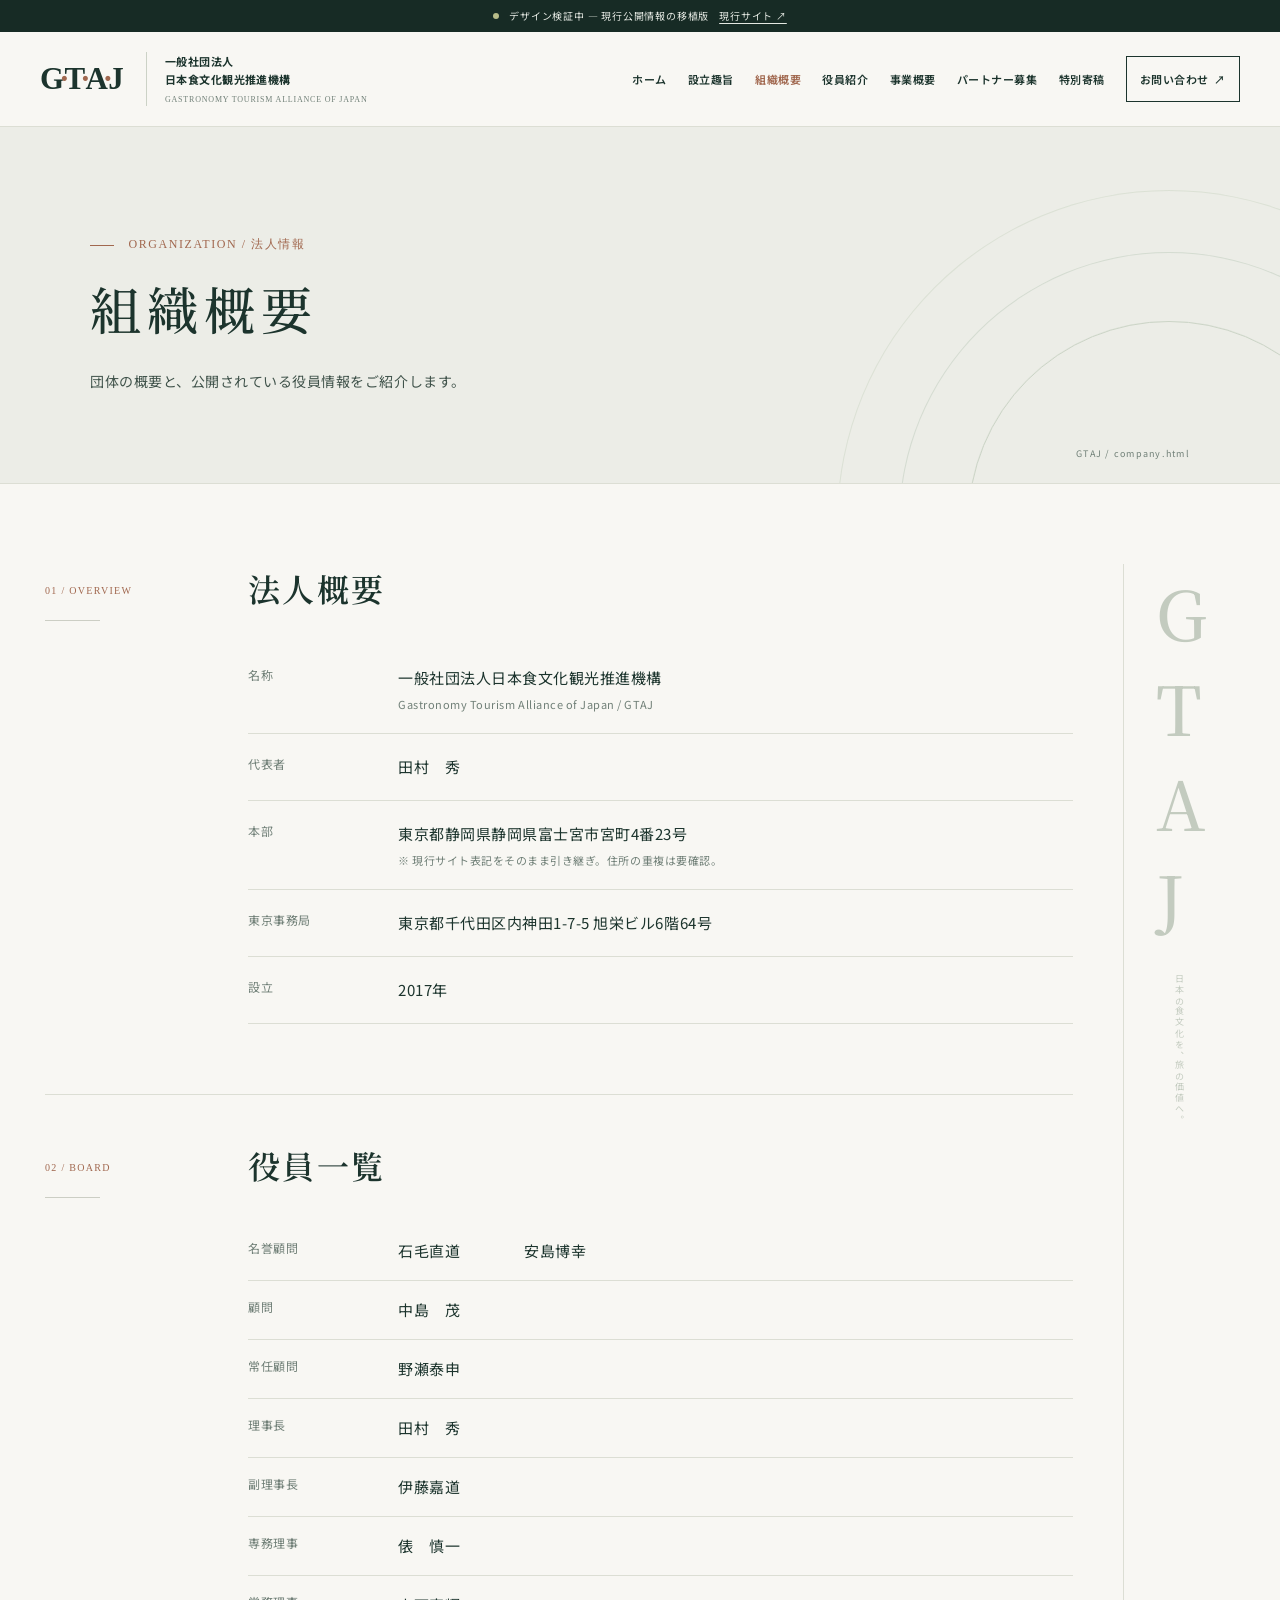
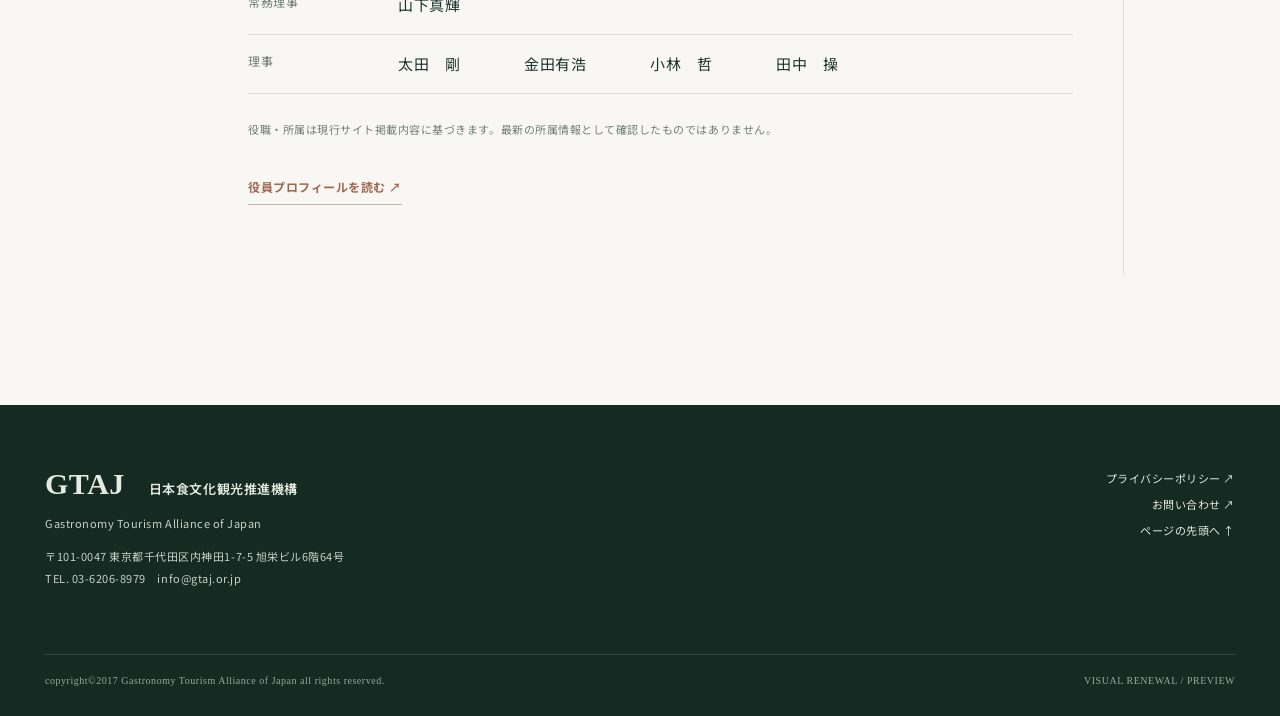
==== company.html @ a8a80cbc "Add complete visual renewal preview of GTAJ website (8 pages)" ====
<!doctype html>
<html lang="ja"><head><meta charset="utf-8"><meta name="viewport" content="width=device-width,initial-scale=1"><meta name="robots" content="noindex,nofollow,noarchive"><meta name="theme-color" content="#f8f7f3"><meta name="description" content="一般社団法人日本食文化観光推進機構 GTAJ。現行公開情報を引き継いだデザイン検証サイト。"><title>組織概要 | GTAJ — リニューアルプレビュー</title><link rel="stylesheet" href="style.css"></head>
<body id="top">
<div class="preview"><span class="preview-dot"></span> デザイン検証中 — 現行公開情報の移植版 <a href="https://gtaj.or.jp/index.html" target="_blank" rel="noopener noreferrer">現行サイト ↗</a></div>
<header class="site-header"><div class="header-shell"><a href="index.html" class="identity" aria-label="GTAJトップページ"><span class="identity-mark">G<span>·</span>T<span>·</span>A<span>·</span>J</span><span class="identity-text">一般社団法人<br>日本食文化観光推進機構<small>GASTRONOMY TOURISM ALLIANCE OF JAPAN</small></span></a><button class="menu-toggle" type="button" aria-expanded="false" aria-controls="main-nav"><span></span><span></span><span class="sr-only">メニューを開く</span></button><nav id="main-nav" class="nav"><a href="index.html">ホーム</a><a href="concept.html">設立趣旨</a><a href="company.html" class="active" aria-current="page">組織概要</a><a href="recruit.html">役員紹介</a><a href="service.html">事業概要</a><a href="newpage2.html">パートナー募集</a><a href="newpage1.html">特別寄稿</a><a class="nav-contact" href="https://docs.google.com/forms/d/e/1FAIpQLSfWqBHjZ6a6FR_ZOVve25w_uccH8eIHk7A2lXmvJxSGI389pg/viewform" target="_blank" rel="noopener noreferrer">お問い合わせ <span>↗</span></a></nav></div></header>
<main><section class="page-head"><div class="page-head-shell"><div class="eyebrow"><span class="dash"></span> ORGANIZATION / 法人情報</div><h1>組織概要</h1><p class="page-lead">団体の概要と、公開されている役員情報をご紹介します。</p><span class="page-serial">GTAJ / company.html</span></div></section><div class="body-shell"><div class="main-col "><section class="content-section "><div class="section-marker"><span>01 / OVERVIEW</span><i></i></div><div class="section-main"><h2>法人概要</h2><dl class="facts"><div><dt>名称</dt><dd>一般社団法人日本食文化観光推進機構<br><small>Gastronomy Tourism Alliance of Japan / GTAJ</small></dd></div><div><dt>代表者</dt><dd>田村　秀</dd></div><div><dt>本部</dt><dd>東京都静岡県静岡県富士宮市宮町4番23号 <small>※ 現行サイト表記をそのまま引き継ぎ。住所の重複は要確認。</small></dd></div><div><dt>東京事務局</dt><dd>東京都千代田区内神田1-7-5 旭栄ビル6階64号</dd></div><div><dt>設立</dt><dd>2017年</dd></div></dl></div></section><section class="content-section "><div class="section-marker"><span>02 / BOARD</span><i></i></div><div class="section-main"><h2>役員一覧</h2><div class="board-list"><div class="board-row"><span class="board-role">名誉顧問</span><div class="board-names"><span>石毛直道</span><span>安島博幸</span></div></div><div class="board-row"><span class="board-role">顧問</span><div class="board-names"><span>中島　茂</span></div></div><div class="board-row"><span class="board-role">常任顧問</span><div class="board-names"><span>野瀬泰申</span></div></div><div class="board-row"><span class="board-role">理事長</span><div class="board-names"><span>田村　秀</span></div></div><div class="board-row"><span class="board-role">副理事長</span><div class="board-names"><span>伊藤嘉道</span></div></div><div class="board-row"><span class="board-role">専務理事</span><div class="board-names"><span>俵　慎一</span></div></div><div class="board-row"><span class="board-role">常務理事</span><div class="board-names"><span>山下真輝</span></div></div><div class="board-row"><span class="board-role">理事</span><div class="board-names"><span>太田　剛</span><span>金田有浩</span><span>小林　哲</span><span>田中　操</span></div></div></div><p class="footnote">役職・所属は現行サイト掲載内容に基づきます。最新の所属情報として確認したものではありません。</p><a href="recruit.html" class="text-link">役員プロフィールを読む ↗</a></div></section></div><aside class="side-col" aria-hidden="true"><div class="rail-number">G<br>T<br>A<br>J</div><span class="rail-caption">日本の食文化を、旅の価値へ。</span></aside></div></main>
<footer class="footer"><div class="footer-inner"><div class="footer-identity"><div class="footer-title">GTAJ <span>日本食文化観光推進機構</span></div><p>Gastronomy Tourism Alliance of Japan</p><p>〒101-0047 東京都千代田区内神田1-7-5 旭栄ビル6階64号<br>TEL. <a href="tel:0362068979">03-6206-8979</a>　<a href="mailto:info@gtaj.or.jp">info@gtaj.or.jp</a></p></div><div class="footer-nav"><a href="privacy.html">プライバシーポリシー ↗</a><a href="https://docs.google.com/forms/d/e/1FAIpQLSfWqBHjZ6a6FR_ZOVve25w_uccH8eIHk7A2lXmvJxSGI389pg/viewform" target="_blank" rel="noopener noreferrer">お問い合わせ ↗</a><a href="#top">ページの先頭へ ↑</a></div></div><div class="copyright">copyright©2017 Gastronomy Tourism Alliance of Japan all rights reserved. <span>VISUAL RENEWAL / PREVIEW</span></div></footer><script src="script.js" defer></script></body></html>
---- style.css ----
@import url('https://fonts.googleapis.com/css2?family=Noto+Sans+JP:wght@400;500;600;700&family=Noto+Serif+JP:wght@400;500;600;700&display=swap');
:root{--paper:#f8f7f3;--panel:#f0f0e9;--ink:#1c342d;--ink2:#40534b;--muted:#718078;--line:#dcded4;--accent:#a1684f;--gold:#c3ad83;--dark:#14352d;--serif:"Noto Serif JP", "Yu Mincho",serif;--sans:"Noto Sans JP", "Hiragino Kaku Gothic ProN",sans-serif}
*{box-sizing:border-box}html{scroll-behavior:smooth}body{margin:0;background:var(--paper);color:var(--ink);font-family:var(--sans);font-size:15px;line-height:2;letter-spacing:.035em}a{color:inherit;text-decoration:none}button{font:inherit}a:focus-visible,button:focus-visible{outline:3px solid var(--accent);outline-offset:3px}img{max-width:100%;height:auto}::selection{background:#c8d6ca}.sr-only{position:absolute;width:1px;height:1px;overflow:hidden;clip:rect(0,0,0,0);white-space:nowrap}.preview{height:32px;display:flex;align-items:center;justify-content:center;gap:10px;background:#172b25;color:#e4e8e2;font-size:10px;letter-spacing:.08em}.preview a{text-decoration:underline;text-underline-offset:3px}.preview-dot{height:6px;width:6px;border-radius:100%;background:#b7bc89}.site-header{position:sticky;top:0;z-index:30;background:rgba(248,247,243,.95);backdrop-filter:blur(16px);border-bottom:1px solid var(--line)}.header-shell{width:min(1420px,calc(100% - 80px));margin:auto;min-height:94px;display:flex;justify-content:space-between;align-items:center;gap:35px}.identity{display:flex;align-items:center;gap:20px;flex-shrink:0}.identity-mark{font-family:Georgia,serif;font-size:31px;font-weight:700;letter-spacing:-.12em;padding-right:6px}.identity-mark span{color:var(--accent)}.identity-text{display:block;border-left:1px solid #ccd2c6;padding-left:18px;font-size:11px;line-height:1.65;font-weight:700;letter-spacing:.04em}.identity-text small{display:block;font-family:Georgia,serif;font-size:8px;letter-spacing:.10em;color:var(--muted);font-weight:400;margin-top:5px;white-space:nowrap}.nav{display:flex;justify-content:flex-end;align-items:center;gap:clamp(11px,1.65vw,26px)}.nav>a{font-size:11px;font-weight:600;white-space:nowrap;transition:color .2s}.nav>a:hover,.nav>.active{color:var(--accent)}.nav-contact{border:1px solid var(--ink);padding:11px 13px}.nav-contact span{padding-left:3px}.menu-toggle{display:none}
.page-head{background:#ecede7;border-bottom:1px solid var(--line);position:relative;overflow:hidden}.page-head:after{content:"";position:absolute;width:400px;height:400px;border:1px solid #b6c4b1;border-radius:50%;right:-90px;bottom:-240px;box-shadow:0 0 0 68px #ecede7,0 0 0 69px #c5d1c3,0 0 0 130px #ecede7,0 0 0 131px #d0d9c9;opacity:.6}.page-head-shell{max-width:1220px;margin:auto;padding:105px 60px 88px;position:relative;z-index:2}.eyebrow,.section-marker{font-family:Georgia,serif;font-size:12px;letter-spacing:.13em;color:var(--accent)}.eyebrow .dash{display:inline-block;width:24px;border-bottom:1px solid var(--accent);vertical-align:middle;margin-right:10px}.page-head h1{font-family:var(--serif);font-weight:500;letter-spacing:.12em;font-size:clamp(35px,4vw,60px);line-height:1.4;margin:17px 0 22px}.page-lead{font-size:14px;color:var(--ink2);margin:0}.page-serial{font-size:9px;color:var(--muted);position:absolute;right:60px;bottom:20px;letter-spacing:.14em}.body-shell{max-width:1340px;display:grid;grid-template-columns:minmax(0,1fr) 112px;margin:auto;padding:80px 45px 130px;gap:50px}.main-col{min-width:0}.side-col{border-left:1px solid var(--line);position:relative;color:#c3cbbf;display:flex;flex-direction:column;align-items:center;gap:30px}.rail-number{font-size:68px;font-family:var(--serif);font-weight:500;line-height:1.4;letter-spacing:-.05em}.rail-caption{writing-mode:vertical-rl;font-size:9px;letter-spacing:.2em}.content-section{display:grid;grid-template-columns:160px minmax(0,1fr);gap:43px;padding:46px 0 70px;border-bottom:1px solid var(--line)}.content-section:first-child{padding-top:0}.content-section:last-child{border:0}.section-marker{font-size:10px;padding-top:17px;white-space:nowrap;display:flex;flex-direction:column;gap:19px}.section-marker i{height:1px;background:#cccec4;width:55px}.section-main h2{font-family:var(--serif);font-size:clamp(24px,2.5vw,37px);font-weight:600;letter-spacing:.075em;margin:0 0 33px;line-height:1.5}.section-main>p,.section-main>div>p{line-height:2.4}.section-main p{margin:0 0 1.35em}.section-main ul{padding-left:1.3em}.section-main li{margin:0 0 .6em}.old-ref,.text-link{display:inline-block;color:var(--accent);font-size:12px;font-weight:700;padding-bottom:5px;border-bottom:1px solid #c6b4a4;margin-top:18px}.two-col{display:grid;grid-template-columns:1fr 0.8fr;gap:40px}.about-stamp{background:#e5e9e1;display:flex;flex-direction:column;justify-content:space-between;min-height:280px;padding:25px 28px}.about-stamp>span{font:11px Georgia,serif;letter-spacing:.12em;color:#667967}.about-stamp strong{font:500 27px/1.65 var(--serif)}.timeline{border-top:1px solid var(--line)}.timeline>div{display:grid;grid-template-columns:150px 1fr;border-bottom:1px solid var(--line);gap:20px;padding:24px 0}.timeline time{font:26px Georgia,serif;color:var(--accent)}.timeline time span{font:12px var(--sans);margin-left:9px;color:var(--ink2)}.timeline p{margin:0!important}.facts{margin:0}.facts>div{display:grid;grid-template-columns:135px 1fr;gap:15px;border-bottom:1px solid var(--line);padding:18px 0}.facts dt{color:var(--muted);font-size:12px}.facts dd{margin:0}.facts dd small{display:block;font-size:11px;color:var(--muted)}.board-row{display:grid;grid-template-columns:135px 1fr;gap:15px;border-bottom:1px solid var(--line);padding:14px 0}.board-role{font-size:12px;color:var(--muted)}.board-names{display:flex;flex-wrap:wrap;gap:7px 26px}.board-names>span{min-width:100px}.footnote{font-size:11px;color:var(--muted);margin-top:22px!important}.profile{display:grid;grid-template-columns:52px 1fr;border-bottom:1px solid var(--line);padding:28px 0 34px;gap:20px}.profile:first-child{padding-top:0}.profile-count{font:19px Georgia,serif;color:var(--accent)}.role-label{font-size:11px;color:var(--accent);letter-spacing:.1em}.profile h3{font-family:var(--serif);font-size:25px;font-weight:600;margin:2px 0 0}.profile-position{color:var(--ink2);font-size:12px;margin:0 0 14px!important}.bio{font-size:13px;line-height:2.15!important;color:#4c6155}.work-grid{display:grid;grid-template-columns:repeat(2,minmax(0,1fr));gap:24px}.work-card{display:block;padding:0 0 16px}.work-photo .photo{margin:0 0 25px;overflow:hidden;position:relative;aspect-ratio:16/9;background:#e6e9e3;display:flex;align-items:center;justify-content:center}.work-photo .photo img{width:auto;height:auto;max-width:84%;max-height:78%;object-fit:contain;filter:saturate(.7);border:6px solid #faf9f4;box-shadow:0 9px 24px #102b2024;transition:transform .4s}.work-card:hover img{transform:scale(1.03)}.card-num{display:block;font:10px Georgia,serif;letter-spacing:.09em;color:var(--accent)}.work-card h3{font-family:var(--serif);font-size:22px;font-weight:500;line-height:1.65;margin:7px 0 12px}.work-card p,.work-card li{font-size:12px;color:var(--ink2);line-height:2}.work-card ul{margin:14px 0}.number-list>div{display:grid;grid-template-columns:52px 1fr;gap:20px;padding:16px 0;border-bottom:1px solid var(--line)}.number-list span{font:17px Georgia,serif;color:var(--accent)}.number-list p{margin:0!important}.partner-grid{display:grid;grid-template-columns:repeat(3,minmax(0,1fr));gap:14px}.partner-card{background:#f0f0e9;border:1px solid var(--line);padding:24px 21px}.partner-card h3{font:600 19px/1.6 var(--serif);margin:10px 0 15px}.partner-card dl{margin:0}.partner-card dt{font-size:10px;color:var(--accent);margin-top:15px;font-weight:700}.partner-card dd{font-size:12px;margin:3px 0 0;line-height:1.9}.placeholder{padding:20px;background:#e9ebe4;display:flex;gap:17px;align-items:center;flex-wrap:wrap;margin:22px 0 28px}.placeholder span{font-size:13px}.placeholder strong{color:var(--accent);font-size:11px;border:1px solid #c8aea1;padding:2px 10px}.placeholder p{margin:0!important;font-size:11px;color:var(--muted);width:100%}.essay-preamble{padding:15px 0 28px;border-bottom:1px solid var(--line);margin-bottom:38px}.essay-preamble>span{font-size:12px;color:var(--accent)}.essay-preamble h2{font-size:43px;margin:10px 0!important}.essay-preamble p{font-size:12px;color:var(--muted)}.essay-body{max-width:750px}.essay-body>p{font-family:var(--serif);font-size:15px;line-height:2.35;margin-bottom:1.8em}.essay-body>.essay-emphasis{font-size:22px;font-weight:600;text-align:center;padding:15px 0}.photo{margin:0}.essay-photo{float:right;width:36%;max-width:250px;margin:15px 0 25px 32px;background:#e6e8e0}.essay-photo img{display:block;width:100%;object-fit:contain}.essay-photo figcaption{font-size:10px;color:var(--muted);margin-top:5px}.article-col .content-section{grid-template-columns:150px minmax(0,1fr)}
/* home */.homepage-hero{background:var(--dark);color:#f1f4e9;margin:0;position:relative;min-height:610px;display:grid;grid-template-columns:1.08fr .92fr;gap:40px;overflow:hidden;padding:80px clamp(48px,8vw,130px) 84px;align-items:center}.homepage-hero:before{content:"";position:absolute;width:630px;height:630px;border:1px solid #72918140;border-radius:50%;right:19%;top:-80px;box-shadow:0 0 0 70px var(--dark),0 0 0 71px #62867226,0 0 0 130px var(--dark),0 0 0 131px #62867225}.home-text{z-index:2}.mini-label{font-family:Georgia,serif;color:#d3d6c3;font-size:12px;letter-spacing:.07em}.mini-label span{color:#d7af87;font-size:13px}.homepage-hero h1{font:500 clamp(34px,3.8vw,61px)/1.55 var(--serif);letter-spacing:.06em;margin:23px 0 22px}.homepage-hero h1 em{font-style:normal;color:#d2aa8a}.homepage-hero p{font-size:13px;color:#dce6d9}.hero-links{display:flex;gap:26px;align-items:center;flex-wrap:wrap;margin-top:38px}.primary-link{background:#e8ede3;color:var(--dark);padding:14px 20px;display:inline-flex;gap:28px;align-items:center;justify-content:space-between;font-size:12px;font-weight:700;transition:background .2s}.primary-link:hover{background:white}.under-link{font-size:12px;border-bottom:1px solid #bbcab9;padding-bottom:3px;color:#e5ecde}.hero-visual{height:370px;z-index:1;position:relative;max-width:560px;align-self:center}.hero-visual-frame{background:#8eaa99;position:absolute;inset:20px 8% 15px 0;display:grid;place-items:center;overflow:hidden;border:16px solid #6c8577;box-shadow:0 25px 80px #071b1677}.hero-img{width:min(78%,290px);height:auto;max-height:84%;object-fit:contain;image-rendering:auto;filter:grayscale(.1) sepia(.13) saturate(.7);box-shadow:0 10px 30px #17322745;border:8px solid #ece9e0;opacity:.97}.hero-visual-label{position:absolute;right:-6%;bottom:12px;font:italic 35px/1.2 Georgia,serif;color:#f1ebe0;text-shadow:0 2px 8px #10271f}.hero-number{position:absolute;top:0;right:0;font:13px Georgia,serif;color:#d2ae89}.hero-side-caption{position:absolute;right:15px;bottom:28px;font:9px Georgia,serif;writing-mode:vertical-rl;letter-spacing:.2em;color:#adc0b2}.home-shell{padding-top:80px}.home-content .content-section{padding-bottom:74px}.home-content .content-section:first-child{padding-top:0}.news-line{display:grid;grid-template-columns:150px 1fr;border-top:1px solid var(--line);border-bottom:1px solid var(--line);align-items:start;gap:15px;padding:18px 0}.news-line time{font:14px Georgia,serif;color:var(--accent)}.news-line a{font-size:13px}.news-line a span{color:var(--accent)}.pickup-grid{display:grid;grid-template-columns:repeat(2,minmax(0,1fr));gap:22px}.pickup-card{border:1px solid var(--line);padding:14px 14px 24px;transition:border-color .2s}.pickup-card:hover{border-color:var(--accent)}.pickup-card .photo{height:190px;background:#e7e9e2;display:flex;justify-content:center;align-items:center;overflow:hidden;margin-bottom:22px}.pickup-card .photo img{width:auto;height:auto;max-width:80%;max-height:82%;object-fit:contain;filter:saturate(.8);border:6px solid #faf9f4;box-shadow:0 9px 24px #102b2024}.pickup-card h3{font-family:var(--serif);font-size:19px;line-height:1.7;margin:10px 0 18px}.card-go{font-size:11px;color:var(--accent)}.directory{display:grid;grid-template-columns:1fr 1fr;gap:0 32px;border-top:1px solid var(--line)}.directory>a{padding:17px 4px;border-bottom:1px solid var(--line);display:flex;justify-content:space-between;align-items:center;font-size:13px}.directory b{color:var(--accent);font-weight:400}.contact-card{background:#e7ebe4;padding:28px 28px;display:flex;gap:24px;justify-content:space-between;align-items:center}.contact-card h3{font:600 21px var(--serif);margin:0 0 10px}.contact-card p{font-size:12px;color:var(--ink2);margin:0 0 5px}.contact-card .primary-link{background:var(--dark);color:#fff;white-space:nowrap}.contact-mini{font-size:11px!important}
.footer{background:#142a23;color:#e4ebe1}.footer-inner{width:min(1300px,calc(100% - 90px));margin:auto;padding:62px 0 54px;display:flex;justify-content:space-between;gap:50px}.footer-title{font:700 30px Georgia,serif}.footer-title span{font:600 13px var(--sans);margin-left:16px}.footer-identity p{font-size:11px;line-height:2;color:#c7d0c7}.footer-nav{display:flex;flex-direction:column;align-items:flex-end;gap:4px;font-size:11px}.copyright{border-top:1px solid #ffffff25;width:min(1300px,calc(100% - 90px));margin:auto;padding:20px 0 30px;font:10px Georgia,serif;color:#95ab9b;display:flex;justify-content:space-between;gap:20px}
@media(max-width:1200px){.header-shell{width:calc(100% - 48px);min-height:82px}.identity-mark{font-size:27px}.identity-text{font-size:10px}.nav{gap:11px}.nav>a{font-size:10px}.body-shell{grid-template-columns:minmax(0,1fr) 60px;gap:30px}.rail-number{font-size:50px}.page-head-shell{padding-left:42px}}
@media(max-width:950px){.menu-toggle{display:flex;width:44px;height:40px;border:0;background:transparent;flex-direction:column;justify-content:center;gap:7px;cursor:pointer;z-index:2}.menu-toggle>span:not(.sr-only){display:block;height:1px;background:var(--ink);width:28px;transition:transform .2s}.nav{display:none;position:absolute;top:100%;left:0;right:0;background:var(--paper);padding:22px 6vw 35px;box-shadow:0 16px 22px #12241b18;flex-direction:column;align-items:stretch;gap:0;max-height:calc(100vh - 110px);overflow:auto}.nav.open{display:flex}.nav>a{padding:12px 4px;font-size:14px;border-bottom:1px solid var(--line)}.nav-contact{border:1px solid var(--ink)!important;margin-top:15px!important;padding:10px!important}.body-shell{padding:60px 30px 80px;grid-template-columns:minmax(0,1fr)}.side-col{display:none}.content-section,.article-col .content-section{grid-template-columns:125px 1fr;gap:20px}.homepage-hero{padding:65px 7vw;min-height:550px}.hero-visual{height:310px}.hero-visual-label{font-size:27px}.partner-grid{grid-template-columns:1fr}.partner-card{padding:20px}.partner-card dl{display:grid;grid-template-columns:90px 1fr;gap:9px}.partner-card dt{margin:0}.partner-card dd{margin:0}}
@media(max-width:690px){.preview{height:31px;font-size:9px}.header-shell{width:calc(100% - 36px);min-height:73px}.identity{gap:11px}.identity-mark{font-size:24px}.identity-text{font-size:9px;padding-left:10px}.identity-text small{font-size:6px;letter-spacing:.05em}.page-head-shell{padding:65px 24px 62px}.page-head h1{font-size:38px}.page-lead{font-size:12px}.body-shell{padding:43px 19px 72px}.content-section,.article-col .content-section{display:block;padding:28px 0 52px}.section-marker{display:flex;flex-direction:row;align-items:center;padding:0 0 14px;gap:16px}.section-marker i{width:35px}.section-main h2{font-size:27px;margin:0 0 21px}.section-main p{font-size:13px;line-height:2.2}.homepage-hero{grid-template-columns:1fr;padding:54px 24px 74px;gap:21px;min-height:0}.homepage-hero h1{font-size:clamp(31px,8.8vw,48px)}.homepage-hero p{font-size:12px}.hero-visual{height:260px;max-width:330px;margin-left:auto;width:82%}.hero-visual-frame{inset:6px 8% 10px 0}.hero-visual-label{font-size:29px}.hero-side-caption{display:none}.home-shell{padding-top:46px}.news-line{grid-template-columns:1fr;gap:5px}.pickup-grid,.work-grid,.directory,.two-col{grid-template-columns:1fr}.pickup-card .photo{height:160px}.facts>div,.board-row{grid-template-columns:91px 1fr}.profile{grid-template-columns:32px 1fr;gap:13px}.profile h3{font-size:22px}.bio{font-size:12px}.essay-preamble h2{font-size:33px}.essay-body>p{font-size:13px;line-height:2.2}.essay-photo{width:44%;margin-left:18px}.timeline>div{grid-template-columns:92px 1fr;gap:13px}.timeline time{font-size:21px}.timeline time span{display:block;font-size:10px;margin-left:0}.contact-card{display:block;padding:23px 20px}.contact-card .primary-link{margin-top:20px}.footer-inner{width:calc(100% - 42px);display:block;padding:42px 0}.footer-title{font-size:25px}.footer-title span{display:block;margin:10px 0 0;font-size:12px}.footer-nav{align-items:flex-start;margin-top:23px}.copyright{width:calc(100% - 42px);display:block;font-size:10px}.copyright span{display:block;margin-top:8px}}
@media(prefers-reduced-motion:reduce){html{scroll-behavior:auto}*,*:before,*:after{transition:none!important}}
.legacy-masthead{display:flex;align-items:center;gap:24px;border:1px solid var(--line);background:#efeee8;padding:16px;margin-bottom:46px}.legacy-masthead img{max-width:min(65%,580px);max-height:160px;width:auto;height:auto;object-fit:contain}.legacy-masthead small{font-size:10px;line-height:1.7;color:var(--muted)}@media(max-width:690px){.legacy-masthead{flex-direction:column;align-items:flex-start}.legacy-masthead img{max-width:100%;max-height:150px}}
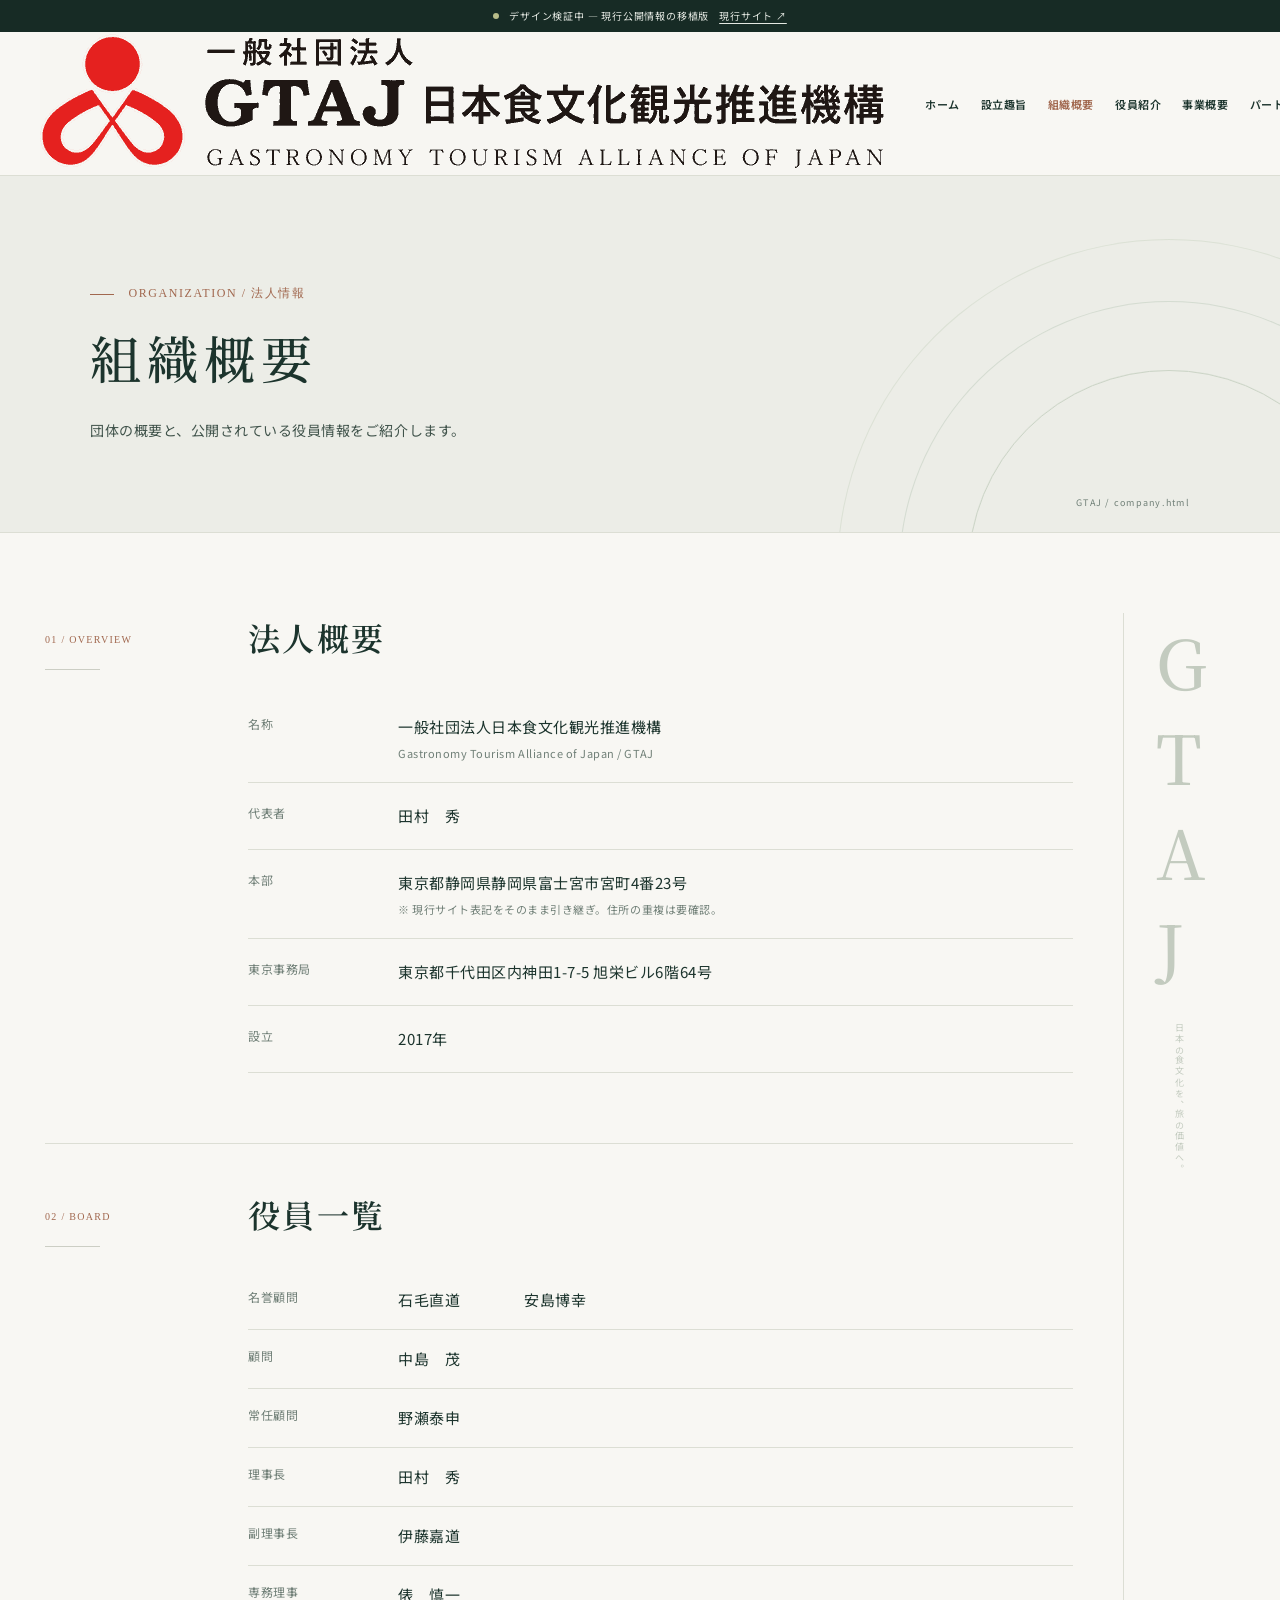
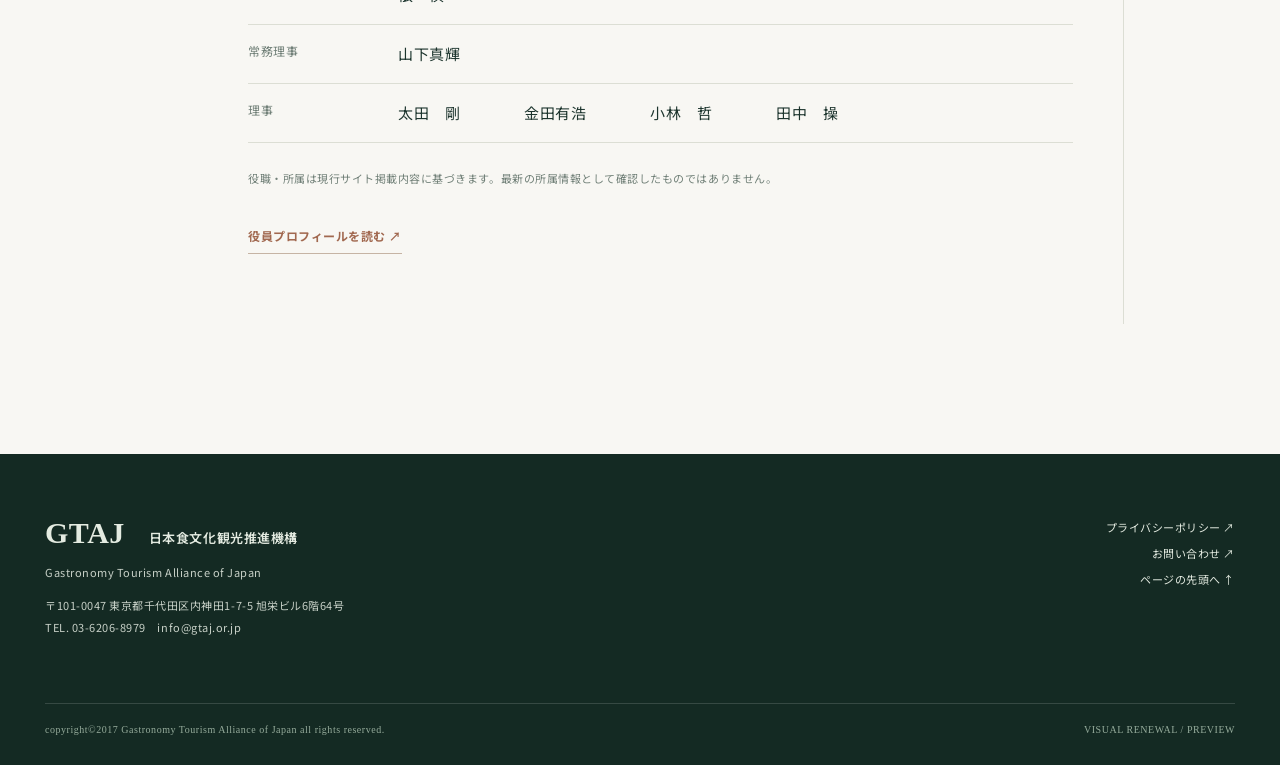
==== commit 1f14d666: "Replace temporary text mark with GTAJ visual identity" ====
--- a/company.html
+++ b/company.html
@@ -2,6 +2,6 @@
 <html lang="ja"><head><meta charset="utf-8"><meta name="viewport" content="width=device-width,initial-scale=1"><meta name="robots" content="noindex,nofollow,noarchive"><meta name="theme-color" content="#f8f7f3"><meta name="description" content="一般社団法人日本食文化観光推進機構 GTAJ。現行公開情報を引き継いだデザイン検証サイト。"><title>組織概要 | GTAJ — リニューアルプレビュー</title><link rel="stylesheet" href="style.css"></head>
 <body id="top">
 <div class="preview"><span class="preview-dot"></span> デザイン検証中 — 現行公開情報の移植版 <a href="https://gtaj.or.jp/index.html" target="_blank" rel="noopener noreferrer">現行サイト ↗</a></div>
-<header class="site-header"><div class="header-shell"><a href="index.html" class="identity" aria-label="GTAJトップページ"><span class="identity-mark">G<span>·</span>T<span>·</span>A<span>·</span>J</span><span class="identity-text">一般社団法人<br>日本食文化観光推進機構<small>GASTRONOMY TOURISM ALLIANCE OF JAPAN</small></span></a><button class="menu-toggle" type="button" aria-expanded="false" aria-controls="main-nav"><span></span><span></span><span class="sr-only">メニューを開く</span></button><nav id="main-nav" class="nav"><a href="index.html">ホーム</a><a href="concept.html">設立趣旨</a><a href="company.html" class="active" aria-current="page">組織概要</a><a href="recruit.html">役員紹介</a><a href="service.html">事業概要</a><a href="newpage2.html">パートナー募集</a><a href="newpage1.html">特別寄稿</a><a class="nav-contact" href="https://docs.google.com/forms/d/e/1FAIpQLSfWqBHjZ6a6FR_ZOVve25w_uccH8eIHk7A2lXmvJxSGI389pg/viewform" target="_blank" rel="noopener noreferrer">お問い合わせ <span>↗</span></a></nav></div></header>
+<header class="site-header"><div class="header-shell"><a href="index.html" class="identity" aria-label="GTAJトップページ"><img class="site-logo" src="assets/gtaj-logo.png" alt="一般社団法人日本食文化観光推進機構 GTAJ" width="850" height="143" decoding="async"></a><button class="menu-toggle" type="button" aria-expanded="false" aria-controls="main-nav"><span></span><span></span><span class="sr-only">メニューを開く</span></button><nav id="main-nav" class="nav"><a href="index.html">ホーム</a><a href="concept.html">設立趣旨</a><a href="company.html" class="active" aria-current="page">組織概要</a><a href="recruit.html">役員紹介</a><a href="service.html">事業概要</a><a href="newpage2.html">パートナー募集</a><a href="newpage1.html">特別寄稿</a><a class="nav-contact" href="https://docs.google.com/forms/d/e/1FAIpQLSfWqBHjZ6a6FR_ZOVve25w_uccH8eIHk7A2lXmvJxSGI389pg/viewform" target="_blank" rel="noopener noreferrer">お問い合わせ <span>↗</span></a></nav></div></header>
 <main><section class="page-head"><div class="page-head-shell"><div class="eyebrow"><span class="dash"></span> ORGANIZATION / 法人情報</div><h1>組織概要</h1><p class="page-lead">団体の概要と、公開されている役員情報をご紹介します。</p><span class="page-serial">GTAJ / company.html</span></div></section><div class="body-shell"><div class="main-col "><section class="content-section "><div class="section-marker"><span>01 / OVERVIEW</span><i></i></div><div class="section-main"><h2>法人概要</h2><dl class="facts"><div><dt>名称</dt><dd>一般社団法人日本食文化観光推進機構<br><small>Gastronomy Tourism Alliance of Japan / GTAJ</small></dd></div><div><dt>代表者</dt><dd>田村　秀</dd></div><div><dt>本部</dt><dd>東京都静岡県静岡県富士宮市宮町4番23号 <small>※ 現行サイト表記をそのまま引き継ぎ。住所の重複は要確認。</small></dd></div><div><dt>東京事務局</dt><dd>東京都千代田区内神田1-7-5 旭栄ビル6階64号</dd></div><div><dt>設立</dt><dd>2017年</dd></div></dl></div></section><section class="content-section "><div class="section-marker"><span>02 / BOARD</span><i></i></div><div class="section-main"><h2>役員一覧</h2><div class="board-list"><div class="board-row"><span class="board-role">名誉顧問</span><div class="board-names"><span>石毛直道</span><span>安島博幸</span></div></div><div class="board-row"><span class="board-role">顧問</span><div class="board-names"><span>中島　茂</span></div></div><div class="board-row"><span class="board-role">常任顧問</span><div class="board-names"><span>野瀬泰申</span></div></div><div class="board-row"><span class="board-role">理事長</span><div class="board-names"><span>田村　秀</span></div></div><div class="board-row"><span class="board-role">副理事長</span><div class="board-names"><span>伊藤嘉道</span></div></div><div class="board-row"><span class="board-role">専務理事</span><div class="board-names"><span>俵　慎一</span></div></div><div class="board-row"><span class="board-role">常務理事</span><div class="board-names"><span>山下真輝</span></div></div><div class="board-row"><span class="board-role">理事</span><div class="board-names"><span>太田　剛</span><span>金田有浩</span><span>小林　哲</span><span>田中　操</span></div></div></div><p class="footnote">役職・所属は現行サイト掲載内容に基づきます。最新の所属情報として確認したものではありません。</p><a href="recruit.html" class="text-link">役員プロフィールを読む ↗</a></div></section></div><aside class="side-col" aria-hidden="true"><div class="rail-number">G<br>T<br>A<br>J</div><span class="rail-caption">日本の食文化を、旅の価値へ。</span></aside></div></main>
 <footer class="footer"><div class="footer-inner"><div class="footer-identity"><div class="footer-title">GTAJ <span>日本食文化観光推進機構</span></div><p>Gastronomy Tourism Alliance of Japan</p><p>〒101-0047 東京都千代田区内神田1-7-5 旭栄ビル6階64号<br>TEL. <a href="tel:0362068979">03-6206-8979</a>　<a href="mailto:info@gtaj.or.jp">info@gtaj.or.jp</a></p></div><div class="footer-nav"><a href="privacy.html">プライバシーポリシー ↗</a><a href="https://docs.google.com/forms/d/e/1FAIpQLSfWqBHjZ6a6FR_ZOVve25w_uccH8eIHk7A2lXmvJxSGI389pg/viewform" target="_blank" rel="noopener noreferrer">お問い合わせ ↗</a><a href="#top">ページの先頭へ ↑</a></div></div><div class="copyright">copyright©2017 Gastronomy Tourism Alliance of Japan all rights reserved. <span>VISUAL RENEWAL / PREVIEW</span></div></footer><script src="script.js" defer></script></body></html>
--- a/style.css
+++ b/style.css
@@ -2,10 +2,66 @@
 :root{--paper:#f8f7f3;--panel:#f0f0e9;--ink:#1c342d;--ink2:#40534b;--muted:#718078;--line:#dcded4;--accent:#a1684f;--gold:#c3ad83;--dark:#14352d;--serif:"Noto Serif JP", "Yu Mincho",serif;--sans:"Noto Sans JP", "Hiragino Kaku Gothic ProN",sans-serif}
 *{box-sizing:border-box}html{scroll-behavior:smooth}body{margin:0;background:var(--paper);color:var(--ink);font-family:var(--sans);font-size:15px;line-height:2;letter-spacing:.035em}a{color:inherit;text-decoration:none}button{font:inherit}a:focus-visible,button:focus-visible{outline:3px solid var(--accent);outline-offset:3px}img{max-width:100%;height:auto}::selection{background:#c8d6ca}.sr-only{position:absolute;width:1px;height:1px;overflow:hidden;clip:rect(0,0,0,0);white-space:nowrap}.preview{height:32px;display:flex;align-items:center;justify-content:center;gap:10px;background:#172b25;color:#e4e8e2;font-size:10px;letter-spacing:.08em}.preview a{text-decoration:underline;text-underline-offset:3px}.preview-dot{height:6px;width:6px;border-radius:100%;background:#b7bc89}.site-header{position:sticky;top:0;z-index:30;background:rgba(248,247,243,.95);backdrop-filter:blur(16px);border-bottom:1px solid var(--line)}.header-shell{width:min(1420px,calc(100% - 80px));margin:auto;min-height:94px;display:flex;justify-content:space-between;align-items:center;gap:35px}.identity{display:flex;align-items:center;gap:20px;flex-shrink:0}.identity-mark{font-family:Georgia,serif;font-size:31px;font-weight:700;letter-spacing:-.12em;padding-right:6px}.identity-mark span{color:var(--accent)}.identity-text{display:block;border-left:1px solid #ccd2c6;padding-left:18px;font-size:11px;line-height:1.65;font-weight:700;letter-spacing:.04em}.identity-text small{display:block;font-family:Georgia,serif;font-size:8px;letter-spacing:.10em;color:var(--muted);font-weight:400;margin-top:5px;white-space:nowrap}.nav{display:flex;justify-content:flex-end;align-items:center;gap:clamp(11px,1.65vw,26px)}.nav>a{font-size:11px;font-weight:600;white-space:nowrap;transition:color .2s}.nav>a:hover,.nav>.active{color:var(--accent)}.nav-contact{border:1px solid var(--ink);padding:11px 13px}.nav-contact span{padding-left:3px}.menu-toggle{display:none}
 .page-head{background:#ecede7;border-bottom:1px solid var(--line);position:relative;overflow:hidden}.page-head:after{content:"";position:absolute;width:400px;height:400px;border:1px solid #b6c4b1;border-radius:50%;right:-90px;bottom:-240px;box-shadow:0 0 0 68px #ecede7,0 0 0 69px #c5d1c3,0 0 0 130px #ecede7,0 0 0 131px #d0d9c9;opacity:.6}.page-head-shell{max-width:1220px;margin:auto;padding:105px 60px 88px;position:relative;z-index:2}.eyebrow,.section-marker{font-family:Georgia,serif;font-size:12px;letter-spacing:.13em;color:var(--accent)}.eyebrow .dash{display:inline-block;width:24px;border-bottom:1px solid var(--accent);vertical-align:middle;margin-right:10px}.page-head h1{font-family:var(--serif);font-weight:500;letter-spacing:.12em;font-size:clamp(35px,4vw,60px);line-height:1.4;margin:17px 0 22px}.page-lead{font-size:14px;color:var(--ink2);margin:0}.page-serial{font-size:9px;color:var(--muted);position:absolute;right:60px;bottom:20px;letter-spacing:.14em}.body-shell{max-width:1340px;display:grid;grid-template-columns:minmax(0,1fr) 112px;margin:auto;padding:80px 45px 130px;gap:50px}.main-col{min-width:0}.side-col{border-left:1px solid var(--line);position:relative;color:#c3cbbf;display:flex;flex-direction:column;align-items:center;gap:30px}.rail-number{font-size:68px;font-family:var(--serif);font-weight:500;line-height:1.4;letter-spacing:-.05em}.rail-caption{writing-mode:vertical-rl;font-size:9px;letter-spacing:.2em}.content-section{display:grid;grid-template-columns:160px minmax(0,1fr);gap:43px;padding:46px 0 70px;border-bottom:1px solid var(--line)}.content-section:first-child{padding-top:0}.content-section:last-child{border:0}.section-marker{font-size:10px;padding-top:17px;white-space:nowrap;display:flex;flex-direction:column;gap:19px}.section-marker i{height:1px;background:#cccec4;width:55px}.section-main h2{font-family:var(--serif);font-size:clamp(24px,2.5vw,37px);font-weight:600;letter-spacing:.075em;margin:0 0 33px;line-height:1.5}.section-main>p,.section-main>div>p{line-height:2.4}.section-main p{margin:0 0 1.35em}.section-main ul{padding-left:1.3em}.section-main li{margin:0 0 .6em}.old-ref,.text-link{display:inline-block;color:var(--accent);font-size:12px;font-weight:700;padding-bottom:5px;border-bottom:1px solid #c6b4a4;margin-top:18px}.two-col{display:grid;grid-template-columns:1fr 0.8fr;gap:40px}.about-stamp{background:#e5e9e1;display:flex;flex-direction:column;justify-content:space-between;min-height:280px;padding:25px 28px}.about-stamp>span{font:11px Georgia,serif;letter-spacing:.12em;color:#667967}.about-stamp strong{font:500 27px/1.65 var(--serif)}.timeline{border-top:1px solid var(--line)}.timeline>div{display:grid;grid-template-columns:150px 1fr;border-bottom:1px solid var(--line);gap:20px;padding:24px 0}.timeline time{font:26px Georgia,serif;color:var(--accent)}.timeline time span{font:12px var(--sans);margin-left:9px;color:var(--ink2)}.timeline p{margin:0!important}.facts{margin:0}.facts>div{display:grid;grid-template-columns:135px 1fr;gap:15px;border-bottom:1px solid var(--line);padding:18px 0}.facts dt{color:var(--muted);font-size:12px}.facts dd{margin:0}.facts dd small{display:block;font-size:11px;color:var(--muted)}.board-row{display:grid;grid-template-columns:135px 1fr;gap:15px;border-bottom:1px solid var(--line);padding:14px 0}.board-role{font-size:12px;color:var(--muted)}.board-names{display:flex;flex-wrap:wrap;gap:7px 26px}.board-names>span{min-width:100px}.footnote{font-size:11px;color:var(--muted);margin-top:22px!important}.profile{display:grid;grid-template-columns:52px 1fr;border-bottom:1px solid var(--line);padding:28px 0 34px;gap:20px}.profile:first-child{padding-top:0}.profile-count{font:19px Georgia,serif;color:var(--accent)}.role-label{font-size:11px;color:var(--accent);letter-spacing:.1em}.profile h3{font-family:var(--serif);font-size:25px;font-weight:600;margin:2px 0 0}.profile-position{color:var(--ink2);font-size:12px;margin:0 0 14px!important}.bio{font-size:13px;line-height:2.15!important;color:#4c6155}.work-grid{display:grid;grid-template-columns:repeat(2,minmax(0,1fr));gap:24px}.work-card{display:block;padding:0 0 16px}.work-photo .photo{margin:0 0 25px;overflow:hidden;position:relative;aspect-ratio:16/9;background:#e6e9e3;display:flex;align-items:center;justify-content:center}.work-photo .photo img{width:auto;height:auto;max-width:84%;max-height:78%;object-fit:contain;filter:saturate(.7);border:6px solid #faf9f4;box-shadow:0 9px 24px #102b2024;transition:transform .4s}.work-card:hover img{transform:scale(1.03)}.card-num{display:block;font:10px Georgia,serif;letter-spacing:.09em;color:var(--accent)}.work-card h3{font-family:var(--serif);font-size:22px;font-weight:500;line-height:1.65;margin:7px 0 12px}.work-card p,.work-card li{font-size:12px;color:var(--ink2);line-height:2}.work-card ul{margin:14px 0}.number-list>div{display:grid;grid-template-columns:52px 1fr;gap:20px;padding:16px 0;border-bottom:1px solid var(--line)}.number-list span{font:17px Georgia,serif;color:var(--accent)}.number-list p{margin:0!important}.partner-grid{display:grid;grid-template-columns:repeat(3,minmax(0,1fr));gap:14px}.partner-card{background:#f0f0e9;border:1px solid var(--line);padding:24px 21px}.partner-card h3{font:600 19px/1.6 var(--serif);margin:10px 0 15px}.partner-card dl{margin:0}.partner-card dt{font-size:10px;color:var(--accent);margin-top:15px;font-weight:700}.partner-card dd{font-size:12px;margin:3px 0 0;line-height:1.9}.placeholder{padding:20px;background:#e9ebe4;display:flex;gap:17px;align-items:center;flex-wrap:wrap;margin:22px 0 28px}.placeholder span{font-size:13px}.placeholder strong{color:var(--accent);font-size:11px;border:1px solid #c8aea1;padding:2px 10px}.placeholder p{margin:0!important;font-size:11px;color:var(--muted);width:100%}.essay-preamble{padding:15px 0 28px;border-bottom:1px solid var(--line);margin-bottom:38px}.essay-preamble>span{font-size:12px;color:var(--accent)}.essay-preamble h2{font-size:43px;margin:10px 0!important}.essay-preamble p{font-size:12px;color:var(--muted)}.essay-body{max-width:750px}.essay-body>p{font-family:var(--serif);font-size:15px;line-height:2.35;margin-bottom:1.8em}.essay-body>.essay-emphasis{font-size:22px;font-weight:600;text-align:center;padding:15px 0}.photo{margin:0}.essay-photo{float:right;width:36%;max-width:250px;margin:15px 0 25px 32px;background:#e6e8e0}.essay-photo img{display:block;width:100%;object-fit:contain}.essay-photo figcaption{font-size:10px;color:var(--muted);margin-top:5px}.article-col .content-section{grid-template-columns:150px minmax(0,1fr)}
-/* home */.homepage-hero{background:var(--dark);color:#f1f4e9;margin:0;position:relative;min-height:610px;display:grid;grid-template-columns:1.08fr .92fr;gap:40px;overflow:hidden;padding:80px clamp(48px,8vw,130px) 84px;align-items:center}.homepage-hero:before{content:"";position:absolute;width:630px;height:630px;border:1px solid #72918140;border-radius:50%;right:19%;top:-80px;box-shadow:0 0 0 70px var(--dark),0 0 0 71px #62867226,0 0 0 130px var(--dark),0 0 0 131px #62867225}.home-text{z-index:2}.mini-label{font-family:Georgia,serif;color:#d3d6c3;font-size:12px;letter-spacing:.07em}.mini-label span{color:#d7af87;font-size:13px}.homepage-hero h1{font:500 clamp(34px,3.8vw,61px)/1.55 var(--serif);letter-spacing:.06em;margin:23px 0 22px}.homepage-hero h1 em{font-style:normal;color:#d2aa8a}.homepage-hero p{font-size:13px;color:#dce6d9}.hero-links{display:flex;gap:26px;align-items:center;flex-wrap:wrap;margin-top:38px}.primary-link{background:#e8ede3;color:var(--dark);padding:14px 20px;display:inline-flex;gap:28px;align-items:center;justify-content:space-between;font-size:12px;font-weight:700;transition:background .2s}.primary-link:hover{background:white}.under-link{font-size:12px;border-bottom:1px solid #bbcab9;padding-bottom:3px;color:#e5ecde}.hero-visual{height:370px;z-index:1;position:relative;max-width:560px;align-self:center}.hero-visual-frame{background:#8eaa99;position:absolute;inset:20px 8% 15px 0;display:grid;place-items:center;overflow:hidden;border:16px solid #6c8577;box-shadow:0 25px 80px #071b1677}.hero-img{width:min(78%,290px);height:auto;max-height:84%;object-fit:contain;image-rendering:auto;filter:grayscale(.1) sepia(.13) saturate(.7);box-shadow:0 10px 30px #17322745;border:8px solid #ece9e0;opacity:.97}.hero-visual-label{position:absolute;right:-6%;bottom:12px;font:italic 35px/1.2 Georgia,serif;color:#f1ebe0;text-shadow:0 2px 8px #10271f}.hero-number{position:absolute;top:0;right:0;font:13px Georgia,serif;color:#d2ae89}.hero-side-caption{position:absolute;right:15px;bottom:28px;font:9px Georgia,serif;writing-mode:vertical-rl;letter-spacing:.2em;color:#adc0b2}.home-shell{padding-top:80px}.home-content .content-section{padding-bottom:74px}.home-content .content-section:first-child{padding-top:0}.news-line{display:grid;grid-template-columns:150px 1fr;border-top:1px solid var(--line);border-bottom:1px solid var(--line);align-items:start;gap:15px;padding:18px 0}.news-line time{font:14px Georgia,serif;color:var(--accent)}.news-line a{font-size:13px}.news-line a span{color:var(--accent)}.pickup-grid{display:grid;grid-template-columns:repeat(2,minmax(0,1fr));gap:22px}.pickup-card{border:1px solid var(--line);padding:14px 14px 24px;transition:border-color .2s}.pickup-card:hover{border-color:var(--accent)}.pickup-card .photo{height:190px;background:#e7e9e2;display:flex;justify-content:center;align-items:center;overflow:hidden;margin-bottom:22px}.pickup-card .photo img{width:auto;height:auto;max-width:80%;max-height:82%;object-fit:contain;filter:saturate(.8);border:6px solid #faf9f4;box-shadow:0 9px 24px #102b2024}.pickup-card h3{font-family:var(--serif);font-size:19px;line-height:1.7;margin:10px 0 18px}.card-go{font-size:11px;color:var(--accent)}.directory{display:grid;grid-template-columns:1fr 1fr;gap:0 32px;border-top:1px solid var(--line)}.directory>a{padding:17px 4px;border-bottom:1px solid var(--line);display:flex;justify-content:space-between;align-items:center;font-size:13px}.directory b{color:var(--accent);font-weight:400}.contact-card{background:#e7ebe4;padding:28px 28px;display:flex;gap:24px;justify-content:space-between;align-items:center}.contact-card h3{font:600 21px var(--serif);margin:0 0 10px}.contact-card p{font-size:12px;color:var(--ink2);margin:0 0 5px}.contact-card .primary-link{background:var(--dark);color:#fff;white-space:nowrap}.contact-mini{font-size:11px!important}
+
+/* Compact homepage introduction: content before decoration. */
+.homepage-hero{display:grid;grid-template-columns:minmax(0,1fr) 270px;gap:30px;align-items:center;margin:0;padding:25px 32px;min-height:0;border:1px solid var(--line);border-left:4px solid var(--dark);background:#e8ebe4;color:var(--ink)}
+.homepage-hero:before{content:none}
+.home-text{min-width:0}
+.homepage-hero h1{font:600 clamp(25px,2.5vw,34px)/1.5 var(--serif);letter-spacing:.025em;margin:0 0 8px}
+.homepage-hero p{font-size:12px;line-height:1.8;color:var(--ink2);margin:0}
+.hero-links{display:flex;gap:23px;align-items:center;flex-wrap:wrap;margin-top:18px}
+.primary-link{background:var(--dark);color:#fff;padding:10px 16px;display:inline-flex;gap:25px;align-items:center;justify-content:space-between;font-size:12px;font-weight:700;transition:background .2s}
+.primary-link:hover{background:#245044}
+.under-link{font-size:12px;border-bottom:1px solid var(--accent);padding-bottom:3px;color:var(--ink)}
+.hero-visual{width:100%;height:160px;display:grid;place-items:center;margin:0;background:#d4ddd2;overflow:hidden}
+.hero-visual img{display:block;width:auto;height:auto;max-width:82%;max-height:88%;object-fit:contain;border:5px solid #fbfaf7;box-shadow:0 8px 21px #102b2024;filter:saturate(.85)}
+.home-shell{display:block;max-width:1260px;padding:34px 35px 85px}
+.home-content .content-section{padding-bottom:74px}.home-content .content-section:first-child{padding-top:0}.news-line{display:grid;grid-template-columns:150px 1fr;border-top:1px solid var(--line);border-bottom:1px solid var(--line);align-items:start;gap:15px;padding:18px 0}.news-line time{font:14px Georgia,serif;color:var(--accent)}.news-line a{font-size:13px}.news-line a span{color:var(--accent)}.pickup-grid{display:grid;grid-template-columns:repeat(2,minmax(0,1fr));gap:22px}.pickup-card{border:1px solid var(--line);padding:14px 14px 24px;transition:border-color .2s}.pickup-card:hover{border-color:var(--accent)}.pickup-card .photo{height:190px;background:#e7e9e2;display:flex;justify-content:center;align-items:center;overflow:hidden;margin-bottom:22px}.pickup-card .photo img{width:auto;height:auto;max-width:80%;max-height:82%;object-fit:contain;filter:saturate(.8);border:6px solid #faf9f4;box-shadow:0 9px 24px #102b2024}.pickup-card h3{font-family:var(--serif);font-size:19px;line-height:1.7;margin:10px 0 18px}.card-go{font-size:11px;color:var(--accent)}.directory{display:grid;grid-template-columns:1fr 1fr;gap:0 32px;border-top:1px solid var(--line)}.directory>a{padding:17px 4px;border-bottom:1px solid var(--line);display:flex;justify-content:space-between;align-items:center;font-size:13px}.directory b{color:var(--accent);font-weight:400}.contact-card{background:#e7ebe4;padding:28px 28px;display:flex;gap:24px;justify-content:space-between;align-items:center}.contact-card h3{font:600 21px var(--serif);margin:0 0 10px}.contact-card p{font-size:12px;color:var(--ink2);margin:0 0 5px}.contact-card .primary-link{background:var(--dark);color:#fff;white-space:nowrap}.contact-mini{font-size:11px!important}
 .footer{background:#142a23;color:#e4ebe1}.footer-inner{width:min(1300px,calc(100% - 90px));margin:auto;padding:62px 0 54px;display:flex;justify-content:space-between;gap:50px}.footer-title{font:700 30px Georgia,serif}.footer-title span{font:600 13px var(--sans);margin-left:16px}.footer-identity p{font-size:11px;line-height:2;color:#c7d0c7}.footer-nav{display:flex;flex-direction:column;align-items:flex-end;gap:4px;font-size:11px}.copyright{border-top:1px solid #ffffff25;width:min(1300px,calc(100% - 90px));margin:auto;padding:20px 0 30px;font:10px Georgia,serif;color:#95ab9b;display:flex;justify-content:space-between;gap:20px}
 @media(max-width:1200px){.header-shell{width:calc(100% - 48px);min-height:82px}.identity-mark{font-size:27px}.identity-text{font-size:10px}.nav{gap:11px}.nav>a{font-size:10px}.body-shell{grid-template-columns:minmax(0,1fr) 60px;gap:30px}.rail-number{font-size:50px}.page-head-shell{padding-left:42px}}
 @media(max-width:950px){.menu-toggle{display:flex;width:44px;height:40px;border:0;background:transparent;flex-direction:column;justify-content:center;gap:7px;cursor:pointer;z-index:2}.menu-toggle>span:not(.sr-only){display:block;height:1px;background:var(--ink);width:28px;transition:transform .2s}.nav{display:none;position:absolute;top:100%;left:0;right:0;background:var(--paper);padding:22px 6vw 35px;box-shadow:0 16px 22px #12241b18;flex-direction:column;align-items:stretch;gap:0;max-height:calc(100vh - 110px);overflow:auto}.nav.open{display:flex}.nav>a{padding:12px 4px;font-size:14px;border-bottom:1px solid var(--line)}.nav-contact{border:1px solid var(--ink)!important;margin-top:15px!important;padding:10px!important}.body-shell{padding:60px 30px 80px;grid-template-columns:minmax(0,1fr)}.side-col{display:none}.content-section,.article-col .content-section{grid-template-columns:125px 1fr;gap:20px}.homepage-hero{padding:65px 7vw;min-height:550px}.hero-visual{height:310px}.hero-visual-label{font-size:27px}.partner-grid{grid-template-columns:1fr}.partner-card{padding:20px}.partner-card dl{display:grid;grid-template-columns:90px 1fr;gap:9px}.partner-card dt{margin:0}.partner-card dd{margin:0}}
 @media(max-width:690px){.preview{height:31px;font-size:9px}.header-shell{width:calc(100% - 36px);min-height:73px}.identity{gap:11px}.identity-mark{font-size:24px}.identity-text{font-size:9px;padding-left:10px}.identity-text small{font-size:6px;letter-spacing:.05em}.page-head-shell{padding:65px 24px 62px}.page-head h1{font-size:38px}.page-lead{font-size:12px}.body-shell{padding:43px 19px 72px}.content-section,.article-col .content-section{display:block;padding:28px 0 52px}.section-marker{display:flex;flex-direction:row;align-items:center;padding:0 0 14px;gap:16px}.section-marker i{width:35px}.section-main h2{font-size:27px;margin:0 0 21px}.section-main p{font-size:13px;line-height:2.2}.homepage-hero{grid-template-columns:1fr;padding:54px 24px 74px;gap:21px;min-height:0}.homepage-hero h1{font-size:clamp(31px,8.8vw,48px)}.homepage-hero p{font-size:12px}.hero-visual{height:260px;max-width:330px;margin-left:auto;width:82%}.hero-visual-frame{inset:6px 8% 10px 0}.hero-visual-label{font-size:29px}.hero-side-caption{display:none}.home-shell{padding-top:46px}.news-line{grid-template-columns:1fr;gap:5px}.pickup-grid,.work-grid,.directory,.two-col{grid-template-columns:1fr}.pickup-card .photo{height:160px}.facts>div,.board-row{grid-template-columns:91px 1fr}.profile{grid-template-columns:32px 1fr;gap:13px}.profile h3{font-size:22px}.bio{font-size:12px}.essay-preamble h2{font-size:33px}.essay-body>p{font-size:13px;line-height:2.2}.essay-photo{width:44%;margin-left:18px}.timeline>div{grid-template-columns:92px 1fr;gap:13px}.timeline time{font-size:21px}.timeline time span{display:block;font-size:10px;margin-left:0}.contact-card{display:block;padding:23px 20px}.contact-card .primary-link{margin-top:20px}.footer-inner{width:calc(100% - 42px);display:block;padding:42px 0}.footer-title{font-size:25px}.footer-title span{display:block;margin:10px 0 0;font-size:12px}.footer-nav{align-items:flex-start;margin-top:23px}.copyright{width:calc(100% - 42px);display:block;font-size:10px}.copyright span{display:block;margin-top:8px}}
 @media(prefers-reduced-motion:reduce){html{scroll-behavior:auto}*,*:before,*:after{transition:none!important}}
-.legacy-masthead{display:flex;align-items:center;gap:24px;border:1px solid var(--line);background:#efeee8;padding:16px;margin-bottom:46px}.legacy-masthead img{max-width:min(65%,580px);max-height:160px;width:auto;height:auto;object-fit:contain}.legacy-masthead small{font-size:10px;line-height:1.7;color:var(--muted)}@media(max-width:690px){.legacy-masthead{flex-direction:column;align-items:flex-start}.legacy-masthead img{max-width:100%;max-height:150px}}+.legacy-masthead{display:flex;align-items:center;gap:24px;border:1px solid var(--line);background:#efeee8;padding:16px;margin-bottom:46px}.legacy-masthead img{max-width:min(65%,580px);max-height:160px;width:auto;height:auto;object-fit:contain}.legacy-masthead small{font-size:10px;line-height:1.7;color:var(--muted)}@media(max-width:690px){.legacy-masthead{flex-direction:column;align-items:flex-start}.legacy-masthead img{max-width:100%;max-height:150px}}
+/* Compact home sections (override generic article layouts). */
+.home-shell .side-col{display:none}
+.home-content .content-section{display:block;padding:30px 0 42px}
+.home-content .content-section:first-child{padding-top:32px}
+.home-content .section-marker{display:none}
+.home-content .section-main h2{font-size:26px;line-height:1.45;margin:0 0 18px}
+.home-content .section-main p{line-height:1.85}
+.home-content .two-col{display:block;max-width:880px}
+.home-content .about-stamp{display:none}
+.home-content .work-grid{gap:26px}
+.home-content .work-photo .photo{height:152px;aspect-ratio:auto;margin:0 0 13px}
+.home-content .work-card{padding-bottom:0}
+.home-content .work-card h3{font-size:19px;margin:5px 0 7px}
+.home-content .work-card p{font-size:12px;margin-bottom:7px}
+.home-content .pickup-card .photo{height:140px;margin-bottom:14px}
+.home-content .pickup-card h3{font-size:18px;margin:8px 0 12px}
+.home-content .news-line{padding:12px 0}
+.home-content .directory>a{padding:12px 3px}
+.home-content .contact-card{padding:22px 26px}
+@media(max-width:950px){
+ .home-shell{padding:27px 25px 72px}
+ .homepage-hero{grid-template-columns:minmax(0,1fr) 190px;padding:22px 24px}
+ .hero-visual{height:135px}
+ .home-content .content-section{padding:26px 0 35px}
+}
+@media(max-width:690px){
+ .home-shell{padding:18px 16px 58px}
+ .homepage-hero{grid-template-columns:minmax(0,1fr) 82px;gap:12px;padding:16px}
+ .homepage-hero h1{font-size:clamp(20px,5.7vw,26px);line-height:1.45;margin:0 0 6px}
+ .homepage-hero p{font-size:11px;line-height:1.6}
+ .hero-links{margin-top:11px;gap:12px}
+ .homepage-hero .primary-link{padding:6px 11px;font-size:11px;gap:10px}
+ .homepage-hero .under-link{font-size:11px}
+ .hero-visual{width:82px;height:90px;align-self:start}
+ .hero-visual img{max-width:92%;max-height:91%;border-width:2px}
+ .home-content .content-section,.home-content .content-section:first-child{padding:24px 0 29px}
+ .home-content .section-main h2{font-size:23px;margin:0 0 15px}
+ .home-content .work-grid,.home-content .pickup-grid{grid-template-columns:1fr;gap:17px}
+ .home-content .work-photo .photo{height:120px}
+ .home-content .pickup-card .photo{height:116px}
+ .home-content .contact-card{padding:18px}
+}
